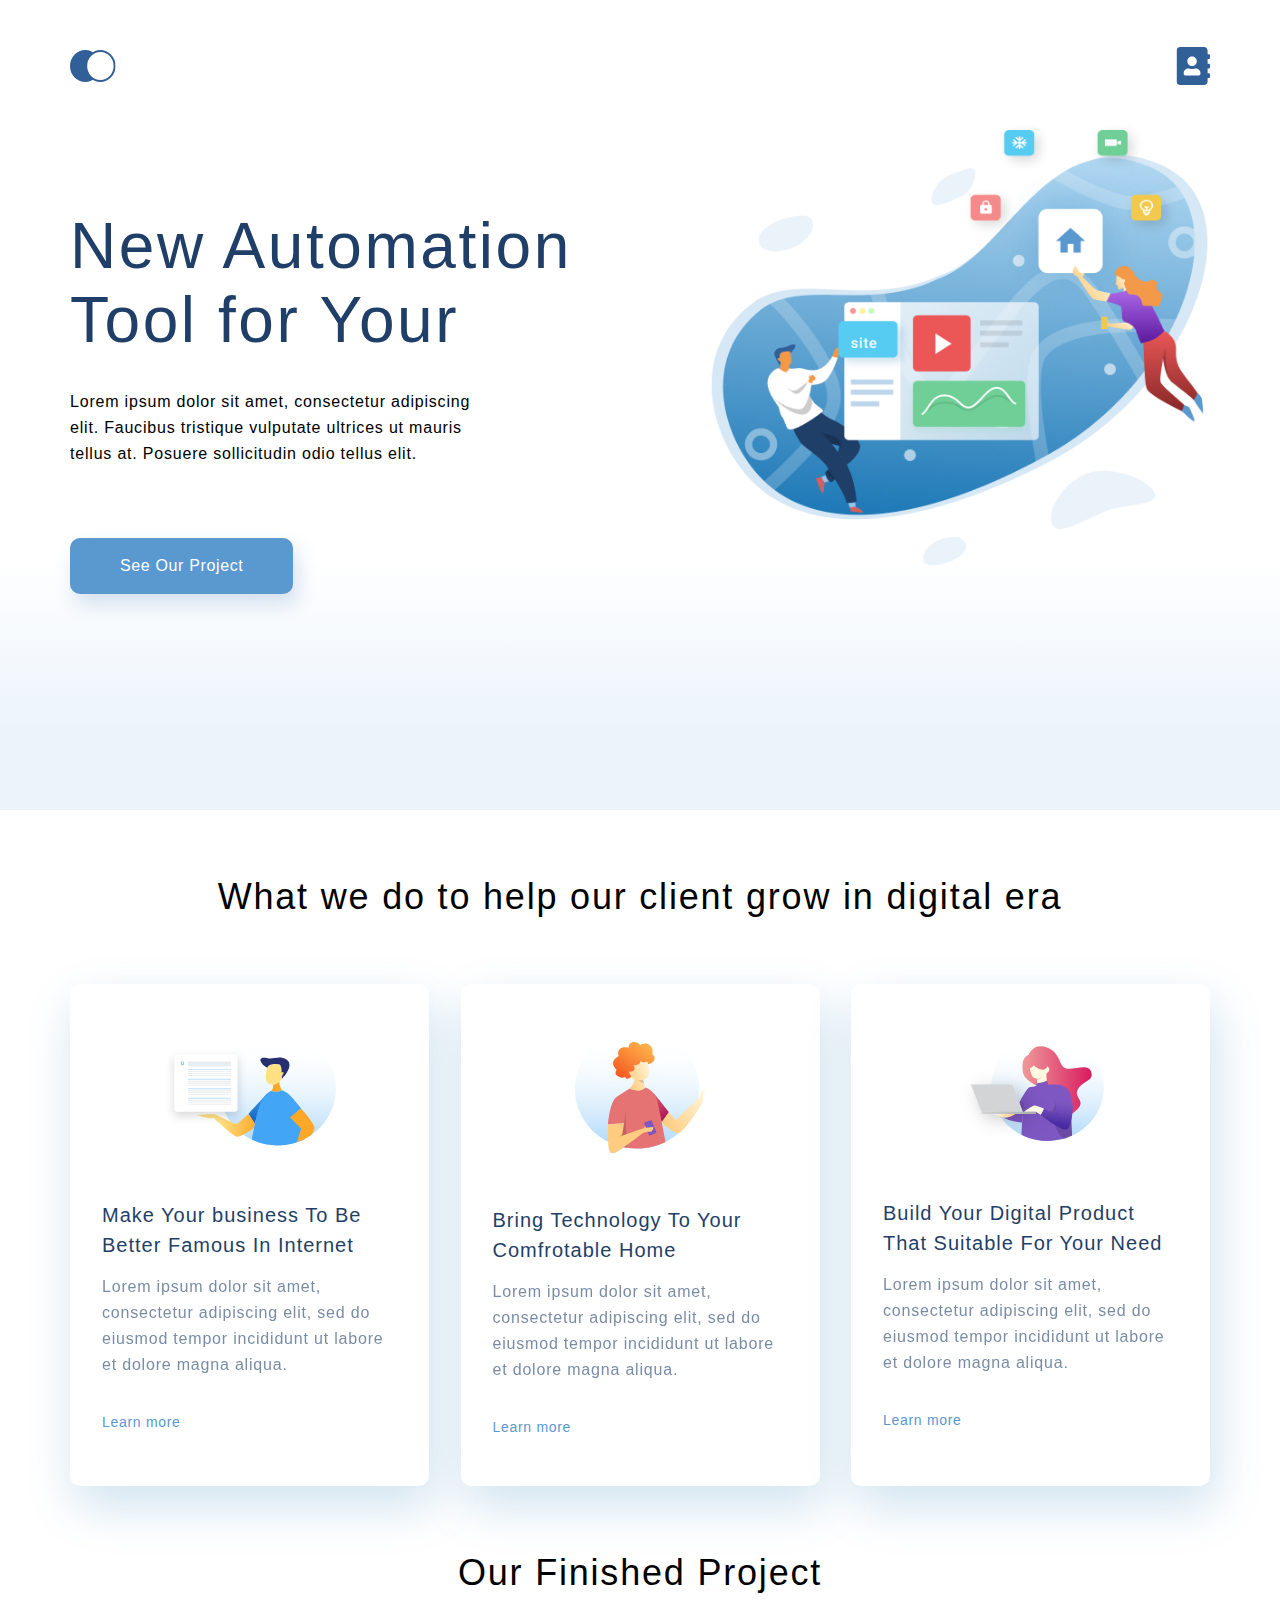
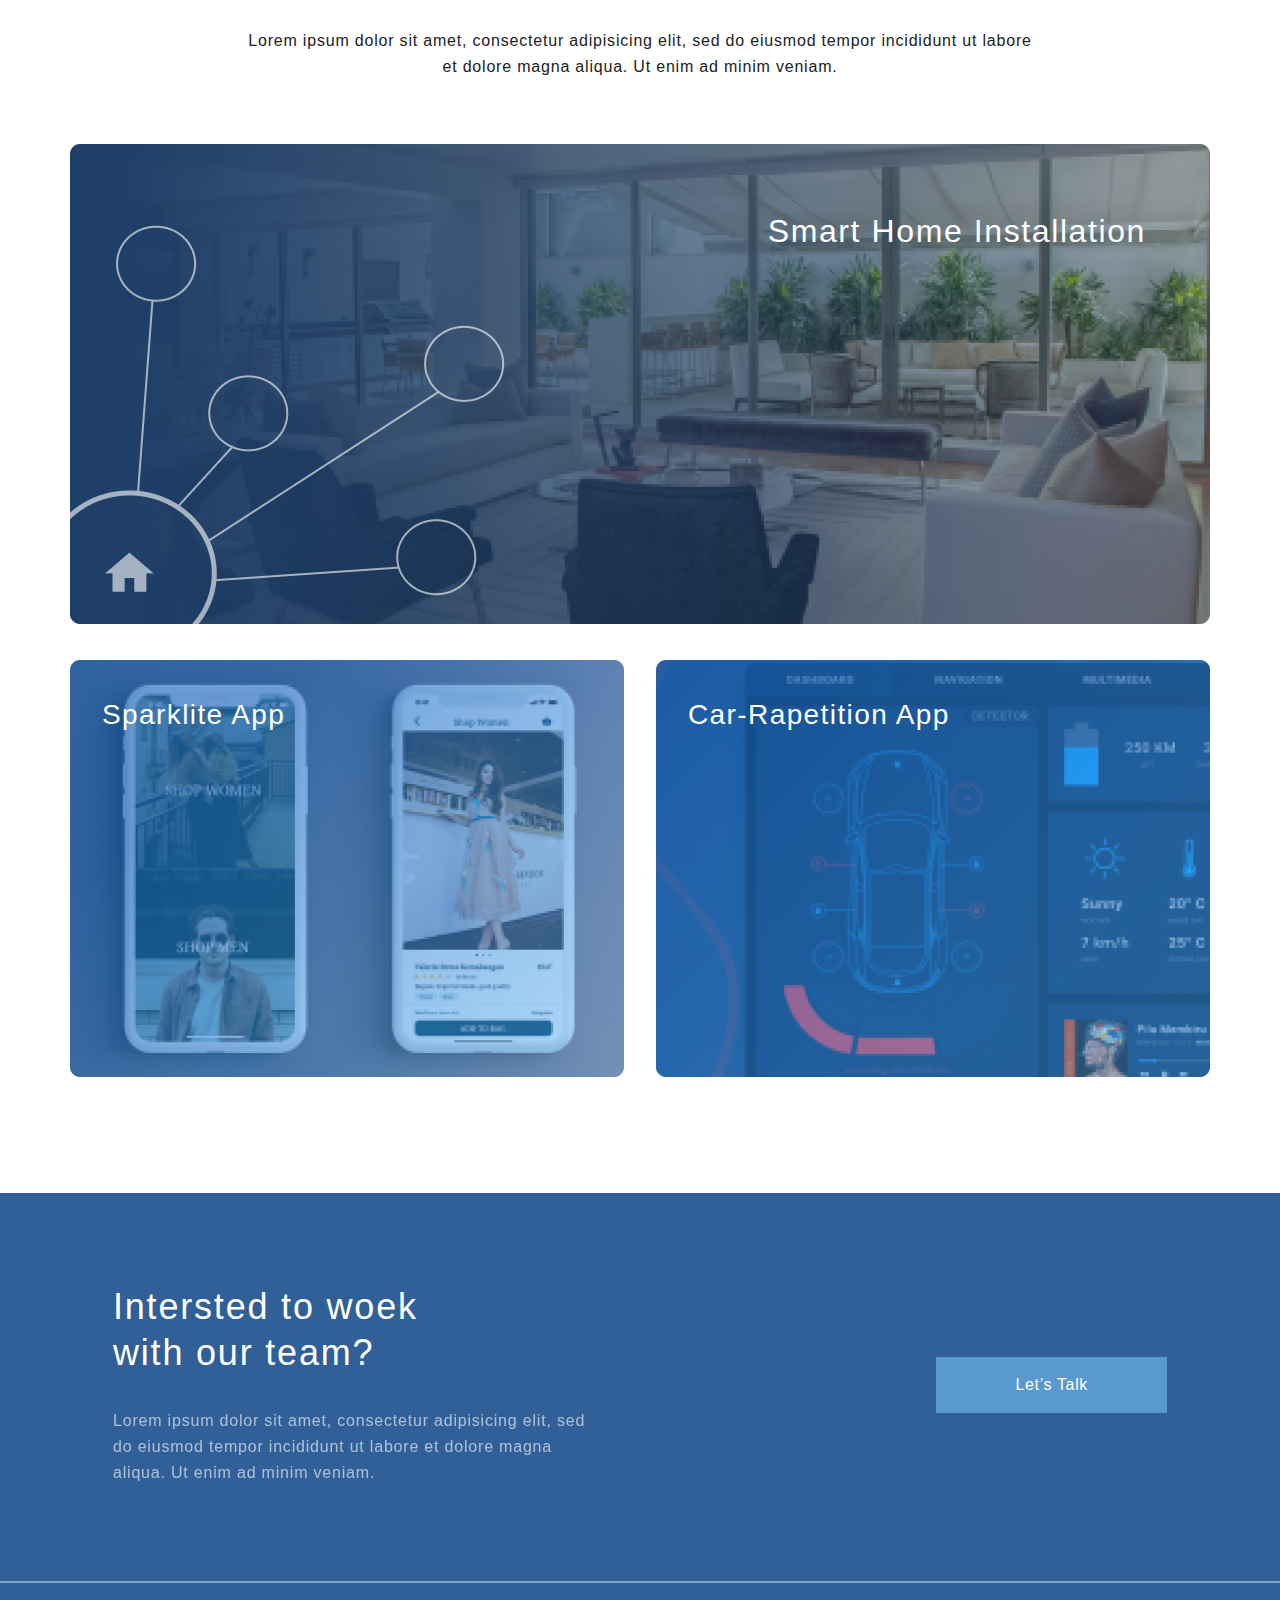
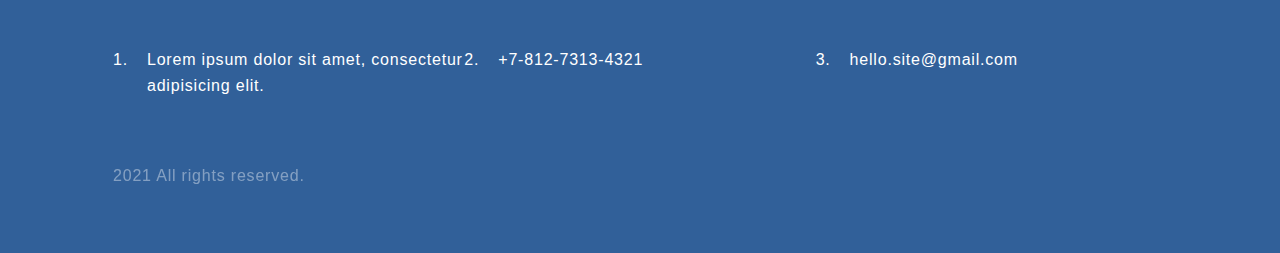
==== index.html @ 50ed7acf "add page main" ====
<!doctype html>
<html lang="en">
<head>
  <meta charset="UTF-8">
  <meta name="viewport" content="initial-scale=1.0, width=device-width">
  <link rel="stylesheet" href="./css/style.css">
  <title>Document</title>
</head>

<body>
  <header class="header">
    <div class="header__wrapper container">
      <div class="header__nav nav">
        <ul class="nav__list">
          <li class="nav__link">
            <a href="#">
              <img src="./img/menu-link.svg" alt="logo">
            </a>
          </li>
          <li class="nav__link">
            <a href="contacts.html">
              <img src="img/contacts-link.svg" alt="contacts">
            </a>
          </li>
        </ul>
      </div>
      <div class="header__promo">
        <h1 class="header__title">New Automation
          Tool for Your </h1>
        <p class="header__text text">Lorem ipsum dolor sit amet, consectetur adipiscing elit. Faucibus tristique vulputate ultrices ut mauris tellus at. Posuere sollicitudin odio tellus elit.</p>
        <a class="header__link">See Our Project</a>
      </div>
    </div>
  </header>
<!--  end header-->

  <main class="main container">
    <section class="advantages">
      <h3 class="advantages__title">What we do to help our client grow in digital era</h3>
      <div class="advantages__wrapper">
        <div class="advantages__card">
          <img class="advantages__card-img" src="img/card-1.svg" alt="card 1" width="172" height="121">
          <h4 class="advantages__card-name">Make Your business To Be
            Better Famous In Internet</h4>
          <p class="advantages__card-text text">Lorem ipsum dolor sit amet, consectetur adipiscing elit, sed do eiusmod tempor incididunt ut labore et dolore magna aliqua. </p>
          <a href="#" class="advantages__card-link">Learn more</a>
        </div>
        <div class="advantages__card">
          <img class="advantages__card-img" src="img/card-2.svg" alt="card 2" width="132" height="126">
          <h4 class="advantages__card-name">Bring Technology To Your
            Comfrotable Home</h4>
          <p class="advantages__card-text text">Lorem ipsum dolor sit amet, consectetur adipiscing elit, sed do eiusmod tempor incididunt ut labore et dolore magna aliqua. </p>
          <a href="#" class="advantages__card-link">Learn more</a>
        </div>
        <div class="advantages__card">
          <img class="advantages__card-img" src="img/card-3.svg" alt="card 2" width="147" height="119">
          <h4 class="advantages__card-name">Build Your Digital Product
            That Suitable For Your Need</h4>
          <p class="advantages__card-text text">Lorem ipsum dolor sit amet, consectetur adipiscing elit, sed do eiusmod tempor incididunt ut labore et dolore magna aliqua. </p>
          <a href="#" class="advantages__card-link">Learn more</a>
        </div>
      </div>
    </section>
<!--    end advantages-->

    <section class="completed">
      <div class="completed__wrapper">
        <h3 class="completed__title">Our Finished Project</h3>
        <p class="completed__text text">Lorem ipsum dolor sit amet, consectetur adipisicing elit, sed do eiusmod tempor incididunt ut labore et dolore magna aliqua. Ut enim ad minim veniam.</p>
        <div class="completed__pictures">
          <img class="completed__img" src="img/complete-1.png" alt="project 1">
          <p class="completed__pict-text">Smart Home Installation</p>
        </div>
        <div class="completed__pictures-wrap">
          <div class="completed__pictures-item completed__pictures-item--margin">
            <img class="completed__img" src="img/complete-2.png" alt="project 2">
            <p class="completed__pict-text--small">Sparklite App</p>
          </div>
          <div class="completed__pictures-item">
            <img class="completed__img" src="img/complete-3.png" alt="project 3">
            <p class="completed__pict-text--small">Car-Rapetition App</p>
          </div>
        </div>
      </div>
    </section>
  </main>
<!--  end main-->

  <footer class="footer">
    <div class="footer__wrapper">
      <div class="footer__motivated">
        <div class="footer__motivated-wrap">
          <h3 class="footer__title">Intersted to woek
            with&nbsp;our&nbsp;team?</h3>
          <p class="footer__description">Lorem ipsum dolor sit amet, consectetur adipisicing elit, sed do eiusmod tempor incididunt ut labore et dolore magna aliqua. Ut enim ad minim veniam.</p>
        </div>
        <a href="#" class="footer__motivated-link">Let’s Talk</a>
      </div>
      <div class="hr"></div>
      <div class="footer__contacts">
        <ul class="footer__list">
          <li class="footer__item">
            <span class="footer__item-num">1.</span>
            <span class="footer__item-text">
              Lorem ipsum dolor sit amet, consectetur adipisicing elit.
            </span>
          </li>
          <li class="footer__item">
            <span class="footer__item-num">2.</span>
            <a href="tel:+781273134321">+7-812-7313-4321</a>
          </li>
          <li class="footer__item">
            <span class="footer__item-num">3.</span>
            <a href="mailto:hello.site@gmail.com">hello.site@gmail.com</a>
          </li>
        </ul>
        <div class="footer__copyright">
          <p class="footer__text">2021 All rights reserved.</p>
        </div>
      </div>
    </div>
  </footer>
<!--  end footer-->

</body>
</html>
---- css/style.css ----
* {
    font-family: sans-serif;
    margin: 0;
    padding: 0;
}

ul {
    list-style-type: none;
}

.container {
    max-width: 1140px;
    margin: 0 auto;
}

.text {
    font-weight: normal;
    font-size: 16px;
    line-height: 26px;
    letter-spacing: 0.05em;
}

.nav__list {
    display: flex;
    flex-direction: row;
    justify-content: space-between;
    align-items: center;
}

.header {
    min-height: 768px;
    padding-top: 42px;
    background: linear-gradient(0deg, #EBF3FB 8.84%, rgba(152, 195, 232, 0) 31.12%);
}

.header__wrapper {
    display: flex;
    flex-direction: column;
    height: 100%;
}

.header__promo {
    padding-top: 115px;
    flex-grow: 1;
    background-image: url("../img/promo_back.png");
    background-repeat: no-repeat;
    background-position: right center;
    background-size: 44%;
}

.header__title {
    width: 510px;
    font-weight: 300;
    font-size: 64px;
    line-height: 74px;
    letter-spacing: 0.04em;
    color: #1F3F68;
}

.header__text {
    margin-top: 32px;
    width: 425px;
}

.header__link {
    display: inline-block;
    margin-top: 71px;
    padding: 15px 50px;
    background: #5A98D0;
    box-shadow: 5px 10px 20px rgba(53, 110, 173, 0.2);
    border-radius: 10px;
    font-weight: normal;
    font-size: 16px;
    line-height: 26px;
    text-align: center;
    letter-spacing: 0.04em;
    color: #FFFFFF;
}

.advantages {
    padding-top: 64px;
}

.advantages__title {
    font-weight: 300;
    font-size: 36px;
    line-height: 46px;
    text-align: center;
    letter-spacing: 0.05em;
    color: #000000;
}

.advantages__wrapper {
    display: flex;
    flex-direction: row;
    justify-content: space-between;
    padding-top: 64px;
}

.advantages__card {
    width: 359px;
    display: flex;
    flex-direction: column;
    padding: 44px 32px;
    box-sizing: border-box;
    background: #FFFFFF;
    box-shadow: 5px 20px 50px rgba(16, 112, 177, 0.2);
    border-radius: 10px;
}

.advantages__card-img {
    align-self: center;
}

.advantages__card-name {
    margin-top: 51px;
    font-weight: normal;
    font-size: 20px;
    line-height: 30px;
    letter-spacing: 0.05em;
    color: #1F3F68;
}

.advantages__card-text {
    margin-top: 14px;
    font-size: 16px;
    line-height: 26px;
    color: #1F3F68;
    font-weight: normal;
    letter-spacing: 0.05em;
    opacity: 0.6;
}

.advantages__card-link {
    margin-top: 29px;
    font-size: 14px;
    line-height: 30px;
    letter-spacing: 0.05em;
    color: #5A98D0;
    text-decoration: none;
}

.completed {
    text-align: center;
    padding-top: 64px;
}

.completed__title {
    font-weight: 300;
    font-size: 36px;
    line-height: 46px;
    text-align: center;
    letter-spacing: 0.05em;
}

.completed__text {
    margin: 32px auto 0;
    width: 70%;
    font-size: 16px;
    line-height: 26px;
    text-align: center;
    letter-spacing: 0.05em;
    color: #222222;
}

.completed__pictures {
    margin-top: 64px;
    position: relative;
}

.completed__img {
    width: 100%;
}

.completed__pict-text {
    position: absolute;
    font-weight: normal;
    font-size: 32px;
    line-height: 46px;
    text-align: right;
    letter-spacing: 0.05em;
    color: #FFFFFF;
    top: 64px;
    right: 64px;
}

.completed__pictures-wrap {
    display: flex;
    justify-content: space-between;
    flex-direction: row;
    margin-top: 32px;
    flex-grow: 1;
}

.completed__pictures-item {
    position: relative;
}

.completed__pict-text--small {
    top: 32px;
    left: 32px;
    font-weight: normal;
    font-size: 28px;
    line-height: 46px;
    letter-spacing: 0.05em;
    color: #FFFFFF;
    position: absolute;
}

.completed__pictures-item--margin{
    margin-right: 32px;
}

.map__pict{
    width: 100%;
    height: 400px;
}

.feedback__wrapper {
    display: flex;
    flex-direction: row;
    justify-content: space-between;
}

.form {
    display: flex;
    flex-direction: column;
}

.footer {
    padding-top: 91px;
    padding-bottom: 64px;
    box-sizing: border-box;
    margin-top: 112px;
    background: #316099;
}

.footer__motivated {
    display: flex;
    justify-content: space-between;
    align-items: center;
    padding: 0 113px;
}

.footer__title {
    width: 340px;
    font-weight: normal;
    font-size: 36px;
    line-height: 46px;
    letter-spacing: 0.05em;
    color: #FFFFFF;
}

.footer__description {
    width: 495px;
    margin-top: 32px;
    font-weight: normal;
    font-size: 16px;
    line-height: 26px;
    letter-spacing: 0.05em;
    color: #FFFFFF;
    opacity: 0.6;
}

.hr {
    margin-top: 95px;
    opacity: 0.4;
    border: 1px solid #FFFFFF;
    max-width: 100%;
}

.footer__motivated-link {
    padding: 15px 79px;
    background: #5A98D0;
    font-weight: normal;
    font-size: 16px;
    line-height: 26px;
    text-align: center;
    letter-spacing: 0.04em;
    color: #FFFFFF;
    display: inline-block;
    text-decoration: none;
}

.footer__contacts {
    padding: 0 113px;
}

.footer__list{
    margin-top: 64px;
    display: flex;
    flex-direction: row;
    justify-content: space-between;
}

.footer__item {
    width: 358px;
    display: flex;
}

.footer__item,
.footer__item a {
    font-weight: normal;
    font-size: 16px;
    line-height: 26px;
    letter-spacing: 0.05em;
    color: #FFFFFF;
    text-decoration: none;
}

.footer__item-num {
    margin-right: 19px;
}

.footer__item-text {
    display: inline-block;
}

@media (max-width: 1024px) {
    .container {
        padding: 0 32px;
    }

    .header__promo {
        background-position: right 220px;
        padding-bottom: 107px;
    }

    .advantages__wrapper {
        display: flex;
        flex-direction: column;
        align-items: center;
    }

    .advantages__card {
        margin-bottom: 32px;
    }

    .advantages__title {
        font-size: 24px;
        line-height: 28px;
    }

    .footer__motivated {
        padding: 0 123px;
    }

    .footer__description {
        width: 336px;
    }

    .footer__motivated-link {
        padding: 7px 28px;
    }

    .footer__contacts {
        padding: 0 123px;
    }

    .footer__list {
        flex-direction: column;
    }

    .footer__item {
        width: 100%;
        margin-bottom: 25px;
    }

    .footer__item:nth-last-child(1){
        margin-bottom: 0;
    }

}

@media (max-width: 667px) {
    .header {
        box-sizing: border-box;
        padding-top: 24px;
        padding-bottom: 40px;
        min-height: 376px;
    }

    .header__promo {
        padding-top: 36px;
        padding-bottom: 0;
        background-image: none;
        display: flex;
        flex-direction: column;
        align-items: center;
    }

    .header__title {
        text-align: center;
        width: 100%;
        font-size: 32px;
        line-height: 37px;
    }

    .header__text {
        text-align: center;
        width: 100%;
        margin-top: 12px;
    }

    .header__link {
        font-size: 12px;
        line-height: 26px;
        padding: 0 8px;
    }

    .advantages {
        padding-top: 48px;
    }

    .advantages__wrapper {
        padding-top: 32px;
    }

    .advantages__card {
        width: 100%;
    }

    .completed__text {
        width: 100%;
    }

    .completed__pict-text {
        font-size: 16px;
        line-height: 19px;
        top: 16px;
        right: 16px;
    }

    .completed__pictures-wrap {
        flex-direction: column;
        margin-top: 16px;
    }

    .completed__pict-text--small {
        font-size: 16px;
        line-height: 19px;
        left: 16px;
        top: 26px;
    }

    .completed__pictures-item--margin {
        margin-right: 0;
        margin-bottom: 16px;
    }

    .footer {
        padding-top: 18px;
    }

    .footer__motivated {
        padding: 0 16px;
        flex-direction: column;
        text-align: center;
    }

    .footer__title {
        font-weight: normal;
        font-size: 24px;
        line-height: 28px;
        text-align: center;
    }

    .footer__motivated-link {
        margin-top: 40px;
    }

    .hr {
        margin-top: 40px;
    }

    .footer__contacts {
        padding: 0 16px;
    }

    .footer__text {
        text-align: center;
    }
}
































.form__input {
    border: 1px solid #356EAD;
    box-sizing: border-box;
    border-radius: 10px;
    opacity: 0.4;
}

.footer__copyright {
    margin-top: 64px;
    font-weight: normal;
    font-size: 16px;
    line-height: 26px;
    letter-spacing: 0.05em;
    color: #FFFFFF;
    opacity: 0.4;
}

.form__button {
    background: #5A98D0;
    box-shadow: 5px 20px 50px rgba(16, 112, 177, 0.2);
    border-radius: 10px;
    font-weight: 500;
    font-size: 16px;
    line-height: 26px;
    text-align: center;
    color: #FFFFFF;
    text-transform: uppercase;
}
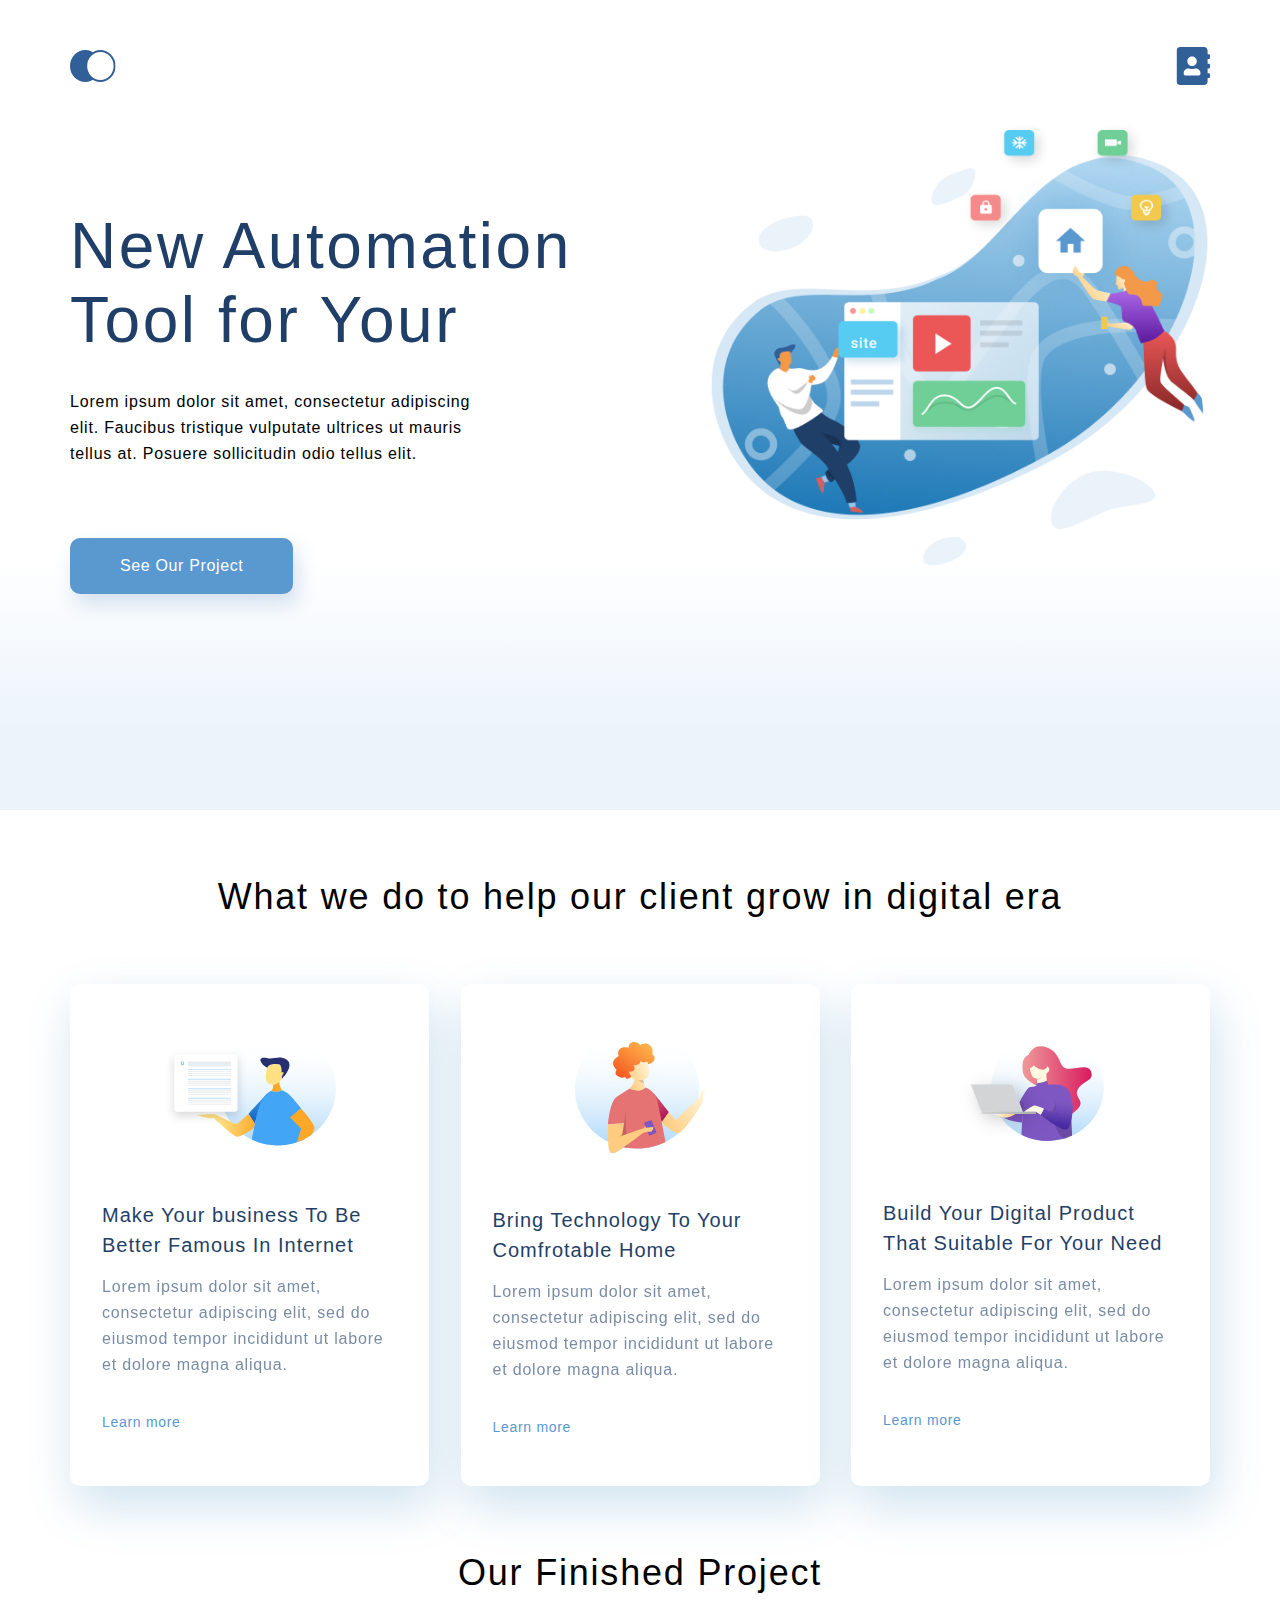
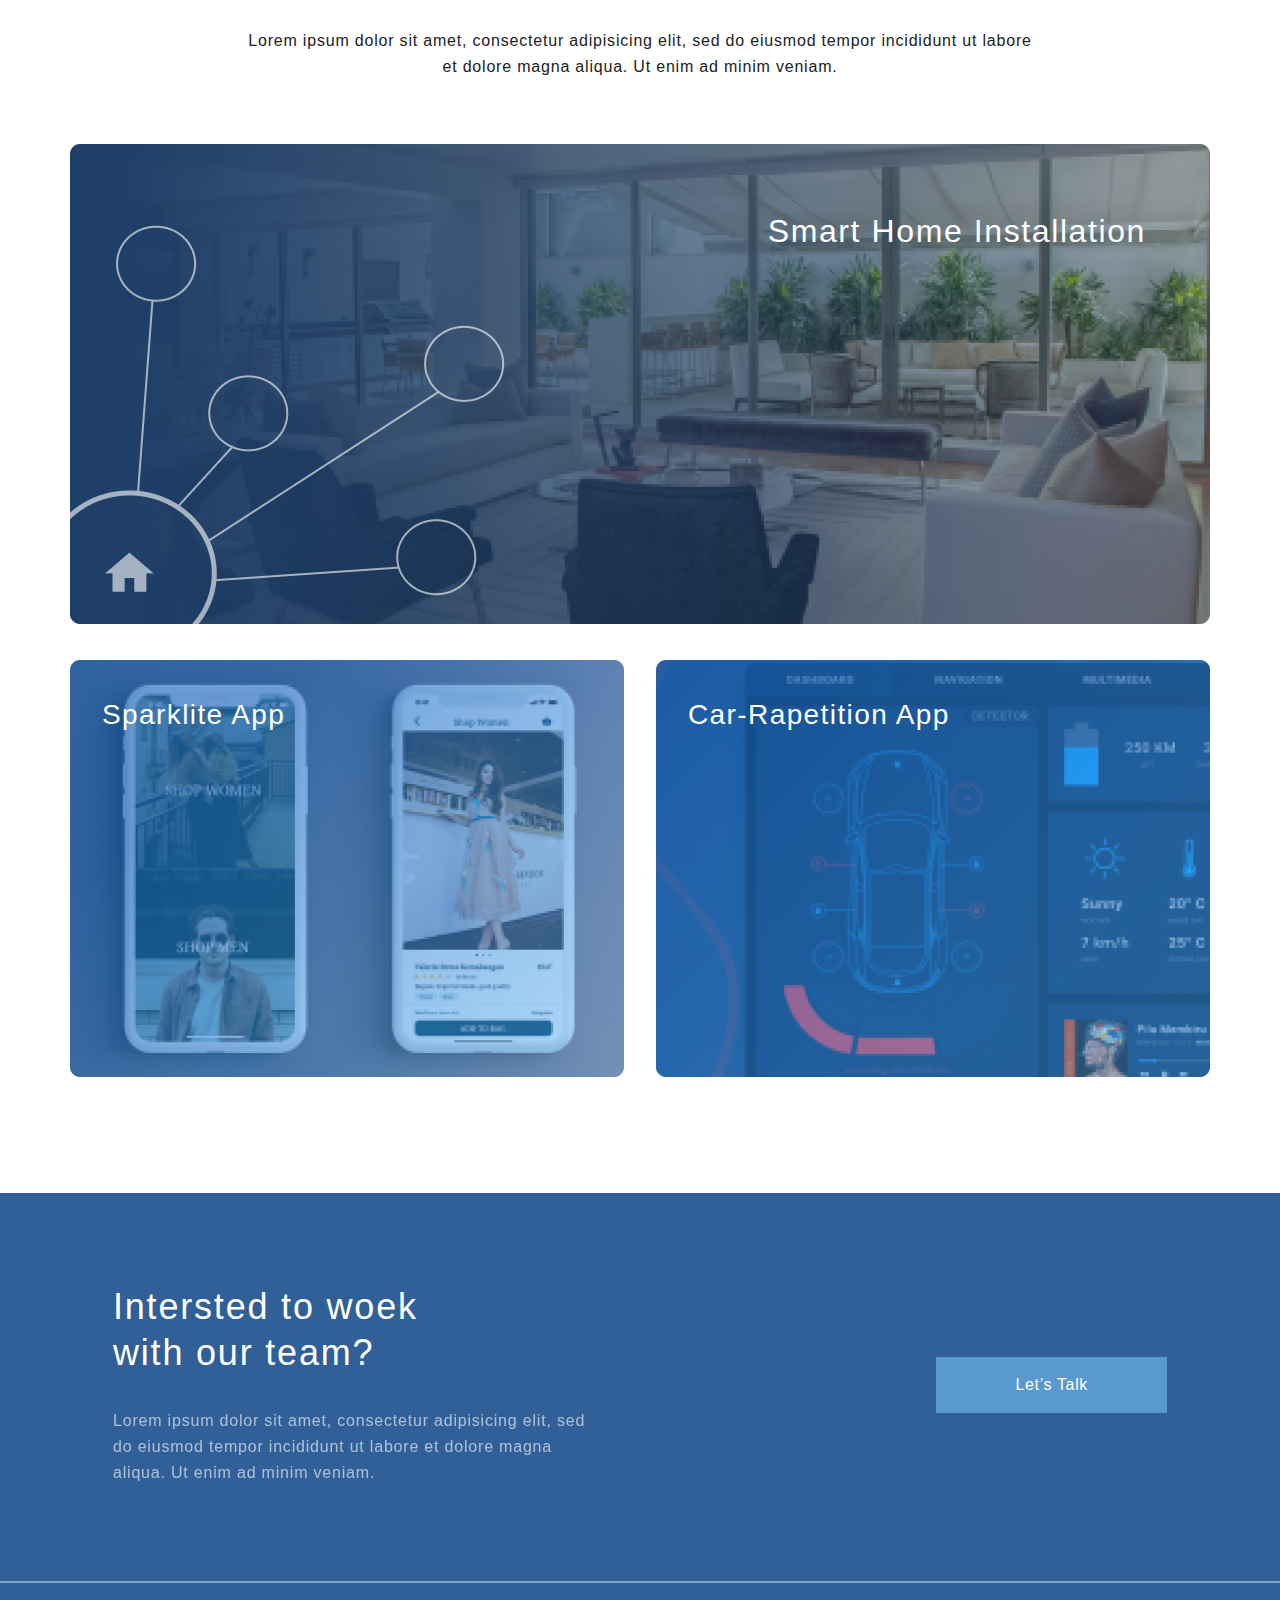
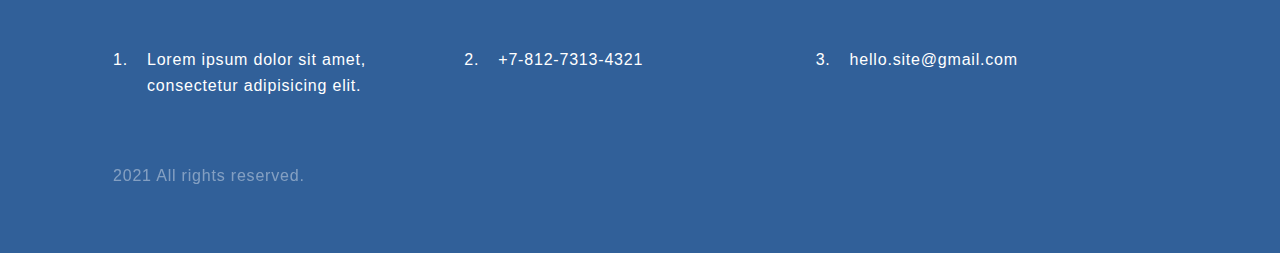
==== commit 5d714399: "add page contacts" ====
--- a/index.html
+++ b/index.html
@@ -88,7 +88,7 @@
 
   <footer class="footer">
     <div class="footer__wrapper">
-      <div class="footer__motivated">
+      <div class="footer__motivated container">
         <div class="footer__motivated-wrap">
           <h3 class="footer__title">Intersted to woek
             with&nbsp;our&nbsp;team?</h3>
@@ -97,12 +97,12 @@
         <a href="#" class="footer__motivated-link">Let’s Talk</a>
       </div>
       <div class="hr"></div>
-      <div class="footer__contacts">
+      <div class="footer__contacts container">
         <ul class="footer__list">
           <li class="footer__item">
             <span class="footer__item-num">1.</span>
             <span class="footer__item-text">
-              Lorem ipsum dolor sit amet, consectetur adipisicing elit.
+              Lorem ipsum dolor sit amet,<br> consectetur adipisicing elit.
             </span>
           </li>
           <li class="footer__item">
@@ -120,7 +120,7 @@
       </div>
     </div>
   </footer>
-<!--  end footer-->
+  <!--  end footer-->
 
 </body>
 </html>--- a/css/style.css
+++ b/css/style.css
@@ -211,15 +211,21 @@
     margin-right: 32px;
 }
 
+.map {
+    max-width: 947px;
+    margin: 96px auto 0;
+}
+
 .map__pict{
     width: 100%;
     height: 400px;
 }
 
-.feedback__wrapper {
-    display: flex;
-    flex-direction: row;
-    justify-content: space-between;
+.feedback__wrap {
+    display: flex;
+    max-width: 300px;
+    flex-direction: column;
+    align-items: flex-start;
 }
 
 .form {
@@ -482,8 +488,192 @@
     }
 }
 
-
-
+.header-contacts {
+    padding-top: 42px;
+    padding-bottom: 54px;
+}
+
+.promo-contacts {
+    background-image: url("../img/contacts-title.png");
+    padding: 51px 293px;
+    background-repeat: no-repeat;
+    background-size: cover;
+    background-position: center;
+}
+
+.promo-contacts__subtitle {
+    font-weight: 500;
+    font-size: 44px;
+    line-height: 74px;
+    text-align: center;
+    letter-spacing: 0.04em;
+    color: #FFFFFF;
+}
+
+.promo-contacts__text {
+    margin-top: 16px;
+    font-weight: normal;
+    font-size: 20px;
+    line-height: 30px;
+    text-align: center;
+    letter-spacing: 0.04em;
+    color: rgba(255, 255, 255, 0.6);
+}
+
+.feedback {
+    margin: 57px auto 0;
+    max-width: 942px;
+}
+
+.feedback__wrapper {
+    display: flex;
+    flex-direction: row;
+    justify-content: space-between;
+    align-items: center;
+}
+
+.feedback__subtitle {
+    font-weight: 500;
+    font-size: 20px;
+    line-height: 30px;
+    letter-spacing: 0.04em;
+    color: #1F3F68;
+}
+
+.feedback__text,
+.feedback__text a{
+    font-weight: 300;
+    font-size: 16px;
+    line-height: 26px;
+    letter-spacing: 0.04em;
+    color: #1F3F68;
+    opacity: 0.6;
+    text-decoration: none;
+}
+
+.feedback__item {
+    margin-top: 40px;
+}
+
+.form {
+    width: 540px;
+    padding: 56px;
+    box-sizing: border-box;
+    background: #FFFFFF;
+    box-shadow: 5px 10px 50px rgba(16, 112, 177, 0.2);
+    border-radius: 10px;
+    display: flex;
+    flex-direction: column;
+    align-items: stretch;
+}
+
+.form__title {
+    font-weight: 500;
+    font-size: 20px;
+    line-height: 30px;
+    letter-spacing: 0.04em;
+    color: #1F3F68;
+    margin-bottom: 16px;
+}
+
+.form__input {
+    height: 72px;
+    padding: 21px 42px;
+}
+
+.form__input--text {
+    height: 144px;
+}
+
+.form__label {
+    margin-top: 32px;
+    font-weight: normal;
+    font-size: 16px;
+    line-height: 30px;
+    letter-spacing: 0.04em;
+    color: #1F3F68;
+    opacity: 0.8;
+}
+
+.form__button {
+    margin-top: 42px;
+    text-align: center;
+    padding: 23px 36px;
+    border: none;
+}
+
+.feedback__img img{
+    width: 300px;
+    margin-bottom: 16px;
+}
+
+.feedback__contacts-wrap{
+    margin-top: 40px;
+}
+
+@media (max-width: 1024px) {
+    .promo-contacts {
+        padding: 59px 124px;
+    }
+
+    .feedback__wrapper {
+        flex-direction: column;
+    }
+
+    .feedback__form{
+        margin-top: 64px;
+    }
+}
+
+@media (max-width: 667px) {
+
+    .header-contacts {
+        padding: 24px 0;
+    }
+
+    .promo-contacts{
+        padding: 48px 17px 61px;
+    }
+
+    .promo-contacts__subtitle {
+        font-size: 24px;
+        line-height: 28px;
+    }
+
+    .promo-contacts__text {
+        margin-top: 32px;
+    }
+
+    .promo-contacts__text {
+        font-size: 16px;
+        color: rgba(255, 255, 255, 0.6);
+    }
+
+    .feedback__form {
+        margin: 32px 12px 0;
+    }
+
+    .form {
+        width: 95%;
+        max-width: 540px;
+        padding: 36px 35px;
+        margin: 50px;
+    }
+
+    .form__input {
+        height: 46.26px;
+        padding: 13px 22px;
+    }
+
+    .form__input--text {
+        height: 92.52px;
+    }
+
+    .form__button {
+        padding: 13px;
+    }
+
+}
 
 
 
